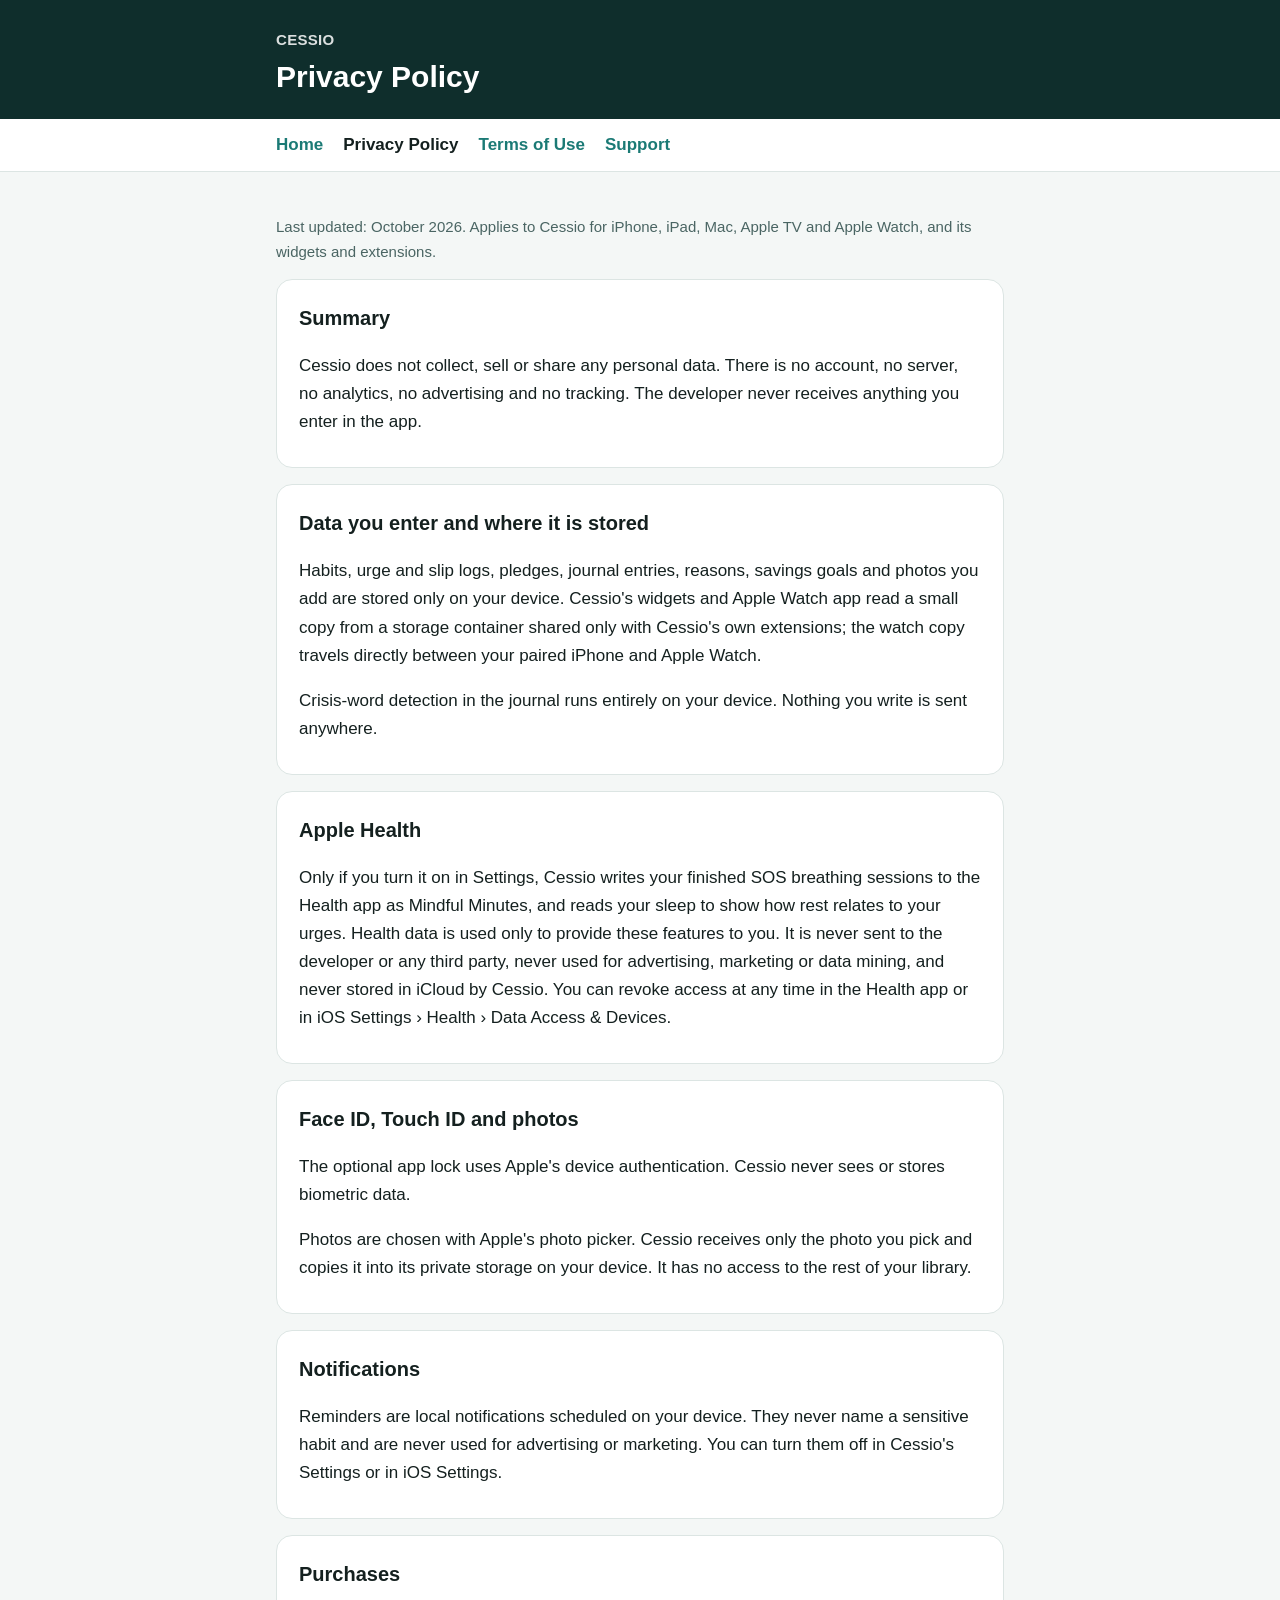
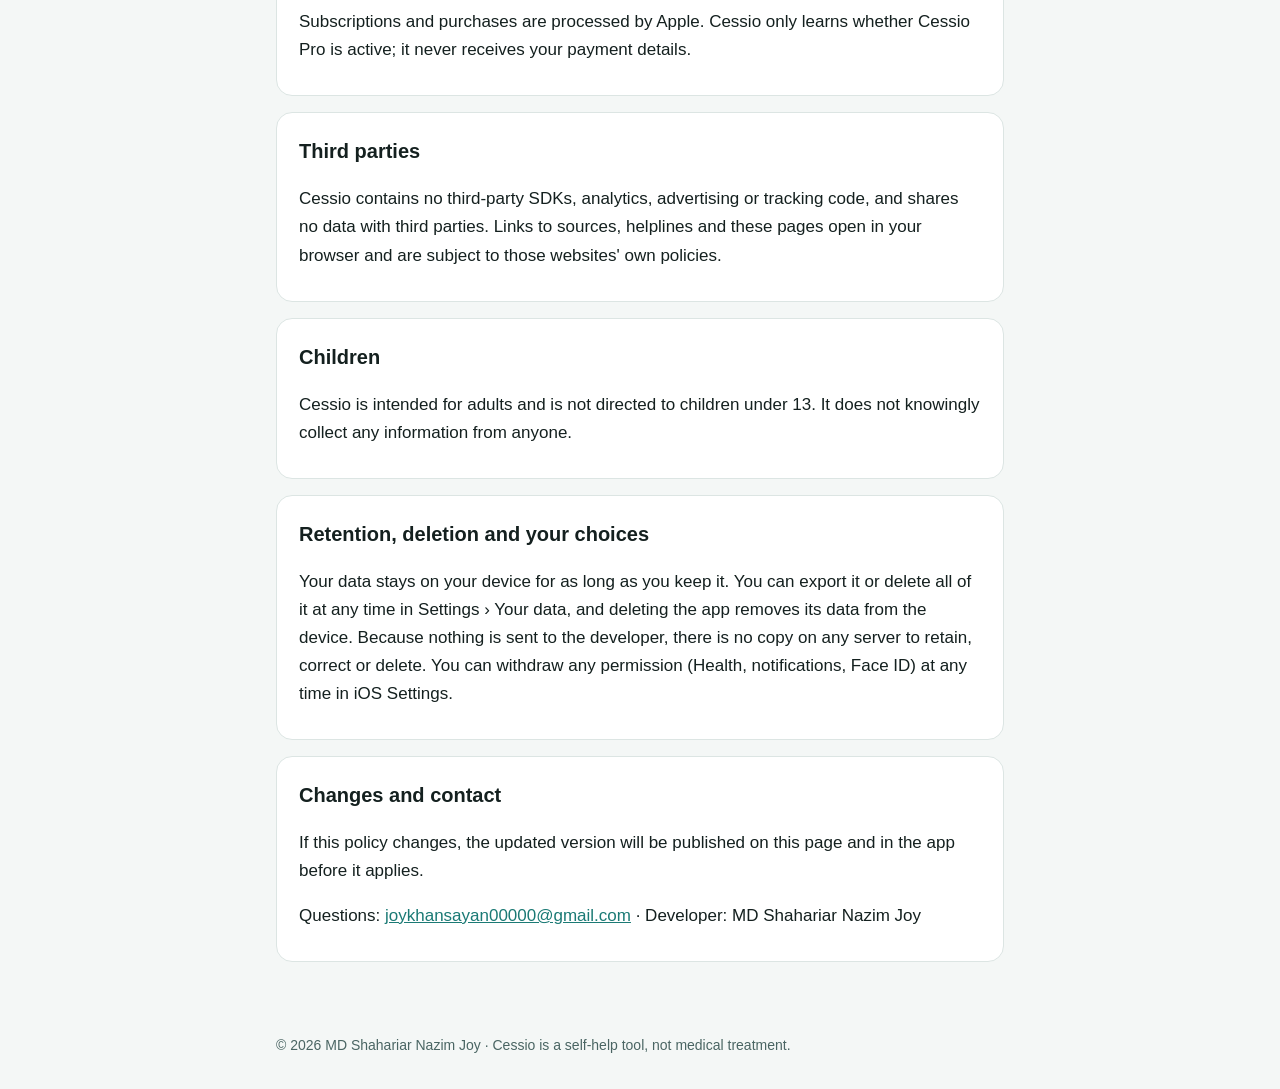
==== privacy.html @ 5b6c5786 "Cessio privacy policy, terms and support pages" ====
<!DOCTYPE html>
<html lang="en">
<head>
<meta charset="utf-8">
<meta name="viewport" content="width=device-width, initial-scale=1">
<title>Cessio — Privacy Policy</title>
<meta name="description" content="Cessio: a private app for quitting or cutting back on habits.">
<link rel="stylesheet" href="style.css">
</head>
<body>
<header><div class="inner"><div class="brand">CESSIO</div><h1>Privacy Policy</h1></div></header>
<nav aria-label="Pages"><ul>
  <li><a href="index.html">Home</a></li>
  <li><a href="privacy.html" aria-current="page">Privacy Policy</a></li>
  <li><a href="terms.html">Terms of Use</a></li>
  <li><a href="support.html">Support</a></li>
</ul></nav>
<main>
<p class="meta">Last updated: October 2026. Applies to Cessio for iPhone, iPad, Mac, Apple TV and Apple Watch, and its widgets and extensions.</p>
<section>
<h2>Summary</h2>
<p>Cessio does not collect, sell or share any personal data. There is no account, no server, no analytics, no advertising and no tracking. The developer never receives anything you enter in the app.</p>
</section>
<section>
<h2>Data you enter and where it is stored</h2>
<p>Habits, urge and slip logs, pledges, journal entries, reasons, savings goals and photos you add are stored only on your device. Cessio's widgets and Apple Watch app read a small copy from a storage container shared only with Cessio's own extensions; the watch copy travels directly between your paired iPhone and Apple Watch.</p>
<p>Crisis-word detection in the journal runs entirely on your device. Nothing you write is sent anywhere.</p>
</section>
<section>
<h2>Apple Health</h2>
<p>Only if you turn it on in Settings, Cessio writes your finished SOS breathing sessions to the Health app as Mindful Minutes, and reads your sleep to show how rest relates to your urges. Health data is used only to provide these features to you. It is never sent to the developer or any third party, never used for advertising, marketing or data mining, and never stored in iCloud by Cessio. You can revoke access at any time in the Health app or in iOS Settings › Health › Data Access &amp; Devices.</p>
</section>
<section>
<h2>Face ID, Touch ID and photos</h2>
<p>The optional app lock uses Apple's device authentication. Cessio never sees or stores biometric data.</p>
<p>Photos are chosen with Apple's photo picker. Cessio receives only the photo you pick and copies it into its private storage on your device. It has no access to the rest of your library.</p>
</section>
<section>
<h2>Notifications</h2>
<p>Reminders are local notifications scheduled on your device. They never name a sensitive habit and are never used for advertising or marketing. You can turn them off in Cessio's Settings or in iOS Settings.</p>
</section>
<section>
<h2>Purchases</h2>
<p>Subscriptions and purchases are processed by Apple. Cessio only learns whether Cessio Pro is active; it never receives your payment details.</p>
</section>
<section>
<h2>Third parties</h2>
<p>Cessio contains no third-party SDKs, analytics, advertising or tracking code, and shares no data with third parties. Links to sources, helplines and these pages open in your browser and are subject to those websites' own policies.</p>
</section>
<section>
<h2>Children</h2>
<p>Cessio is intended for adults and is not directed to children under 13. It does not knowingly collect any information from anyone.</p>
</section>
<section>
<h2>Retention, deletion and your choices</h2>
<p>Your data stays on your device for as long as you keep it. You can export it or delete all of it at any time in Settings › Your data, and deleting the app removes its data from the device. Because nothing is sent to the developer, there is no copy on any server to retain, correct or delete. You can withdraw any permission (Health, notifications, Face ID) at any time in iOS Settings.</p>
</section>
<section>
<h2>Changes and contact</h2>
<p>If this policy changes, the updated version will be published on this page and in the app before it applies.</p>
<p>Questions: <a href="mailto:joykhansayan00000@gmail.com">joykhansayan00000@gmail.com</a> · Developer: MD Shahariar Nazim Joy</p>
</section>
</main>
<footer><div class="inner">© 2026 MD Shahariar Nazim Joy · Cessio is a self-help tool, not medical treatment.</div></footer>
</body>
</html>
---- style.css ----
:root {
  --teal: #1B7A75; --deep: #0F2E2C; --ink: #14201F; --muted: #4A6563;
  --bg: #F4F7F6; --card: #FFFFFF; --line: #DCE5E3;
}
@media (prefers-color-scheme: dark) {
  :root { --teal: #4FB8B0; --deep: #0B1F1E; --ink: #E8F1EF; --muted: #9FBAB7; --bg: #101716; --card: #17201F; --line: #26332F; }
}
* { box-sizing: border-box; }
body { margin: 0; font-family: -apple-system, BlinkMacSystemFont, "Segoe UI", Roboto, sans-serif;
  background: var(--bg); color: var(--ink); line-height: 1.65; font-size: 17px; }
header { background: var(--deep); color: #fff; }
header .inner, nav ul, main, footer .inner { max-width: 760px; margin: 0 auto; padding-left: 16px; padding-right: 16px; }
header .inner { padding-top: 28px; padding-bottom: 24px; }
header .brand { font-weight: 700; letter-spacing: .02em; opacity: .85; font-size: 15px; }
header h1 { margin: 6px 0 0; font-size: 30px; line-height: 1.2; }
nav { background: var(--card); border-bottom: 1px solid var(--line); }
nav ul { list-style: none; display: flex; flex-wrap: wrap; gap: 4px 20px; padding-top: 12px; padding-bottom: 12px; margin: 0 auto; }
nav a { color: var(--teal); text-decoration: none; font-weight: 600; }
nav a[aria-current="page"] { color: var(--ink); }
main { padding-top: 28px; padding-bottom: 48px; }
section { background: var(--card); border: 1px solid var(--line); border-radius: 16px; padding: 4px 22px 14px; margin-bottom: 16px; }
h2 { font-size: 20px; margin: 18px 0 6px; }
p, li { color: var(--ink); }
.meta, .note { color: var(--muted); font-size: 15px; }
a { color: var(--teal); }
footer { color: var(--muted); font-size: 14px; }
footer .inner { padding-top: 8px; padding-bottom: 32px; }
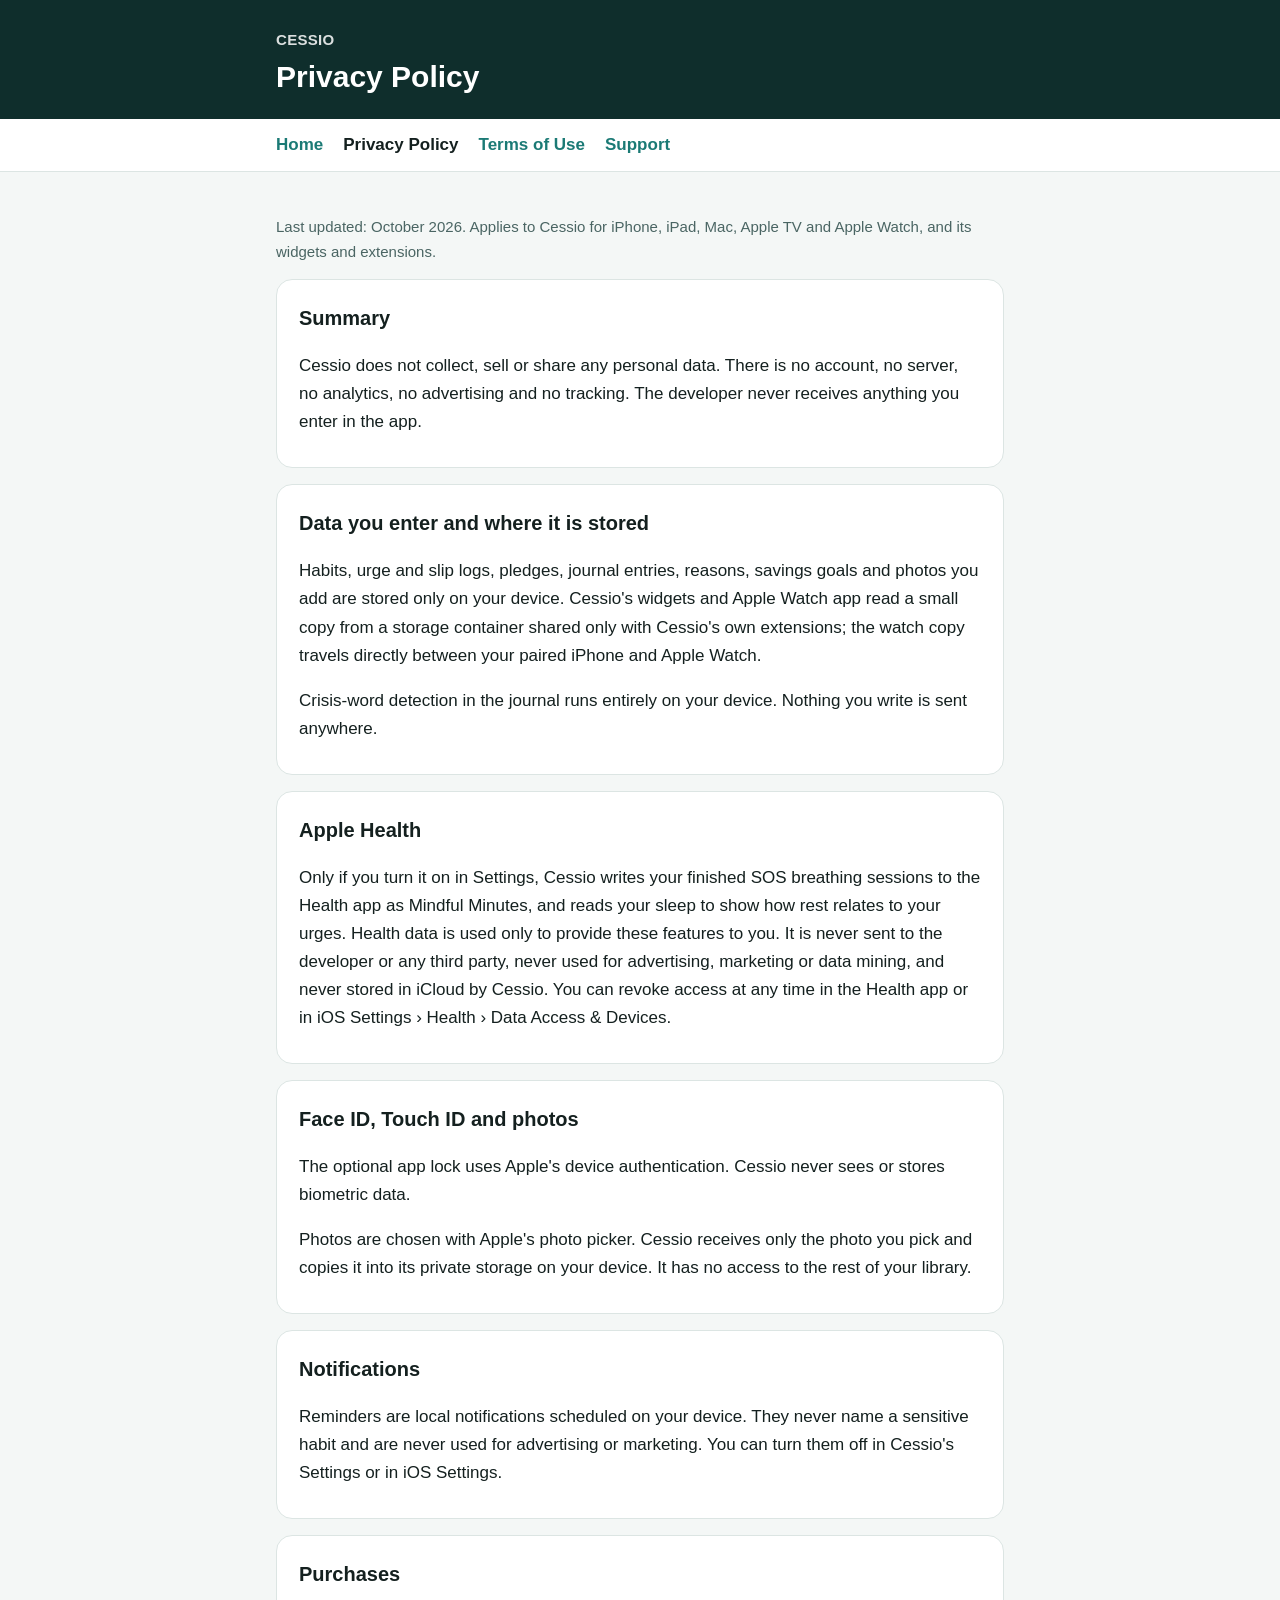
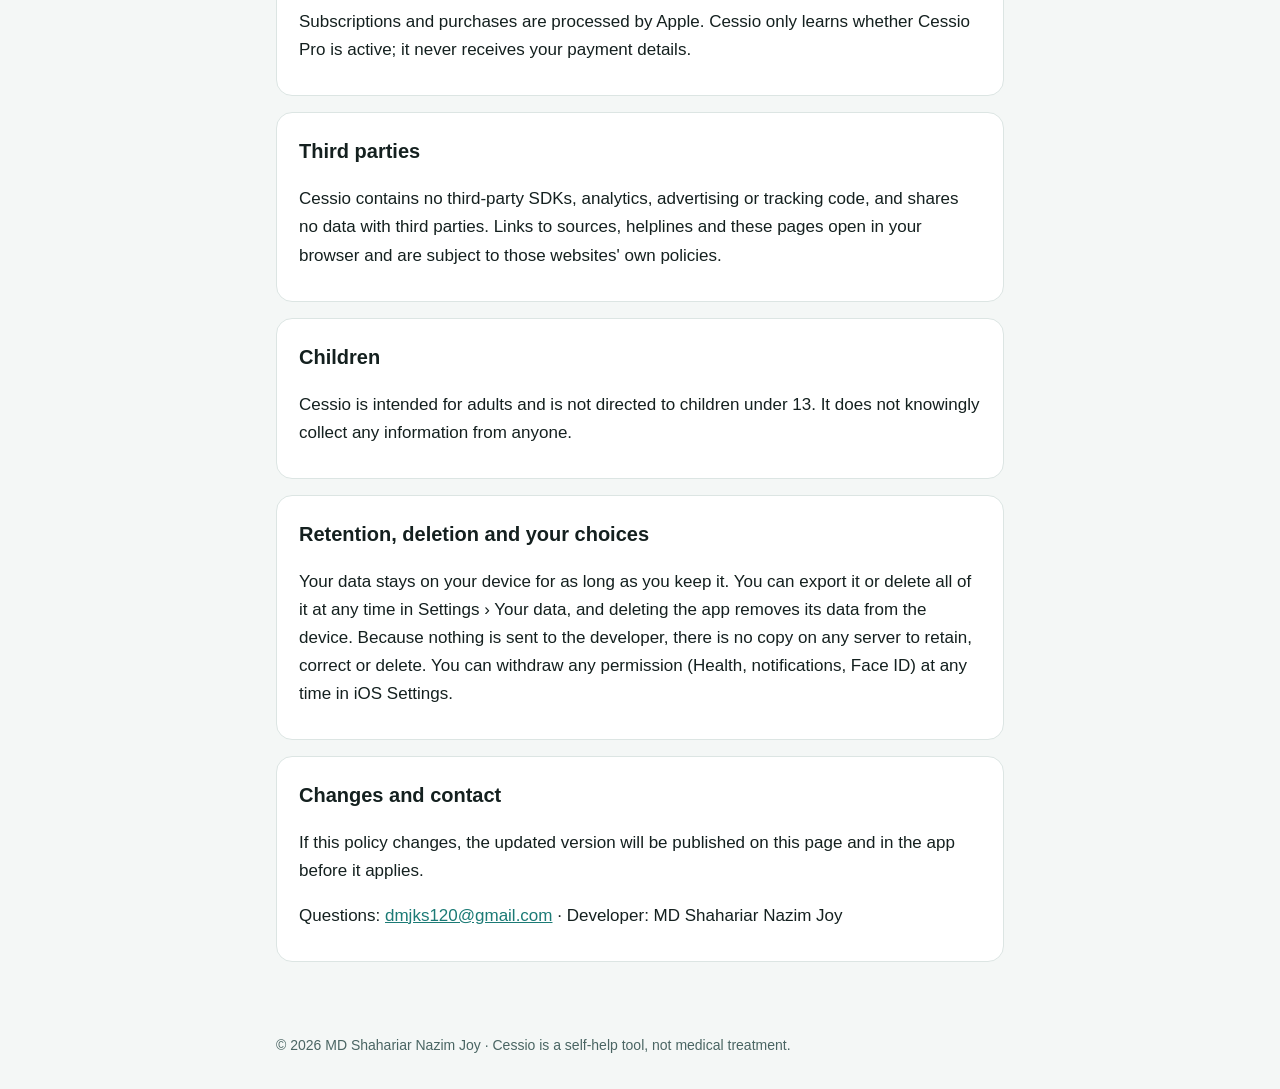
==== commit b10a5685: "Use dmjks120@gmail.com as the support address" ====
--- a/privacy.html
+++ b/privacy.html
@@ -58,7 +58,7 @@
 <section>
 <h2>Changes and contact</h2>
 <p>If this policy changes, the updated version will be published on this page and in the app before it applies.</p>
-<p>Questions: <a href="mailto:joykhansayan00000@gmail.com">joykhansayan00000@gmail.com</a> · Developer: MD Shahariar Nazim Joy</p>
+<p>Questions: <a href="mailto:dmjks120@gmail.com">dmjks120@gmail.com</a> · Developer: MD Shahariar Nazim Joy</p>
 </section>
 </main>
 <footer><div class="inner">© 2026 MD Shahariar Nazim Joy · Cessio is a self-help tool, not medical treatment.</div></footer>
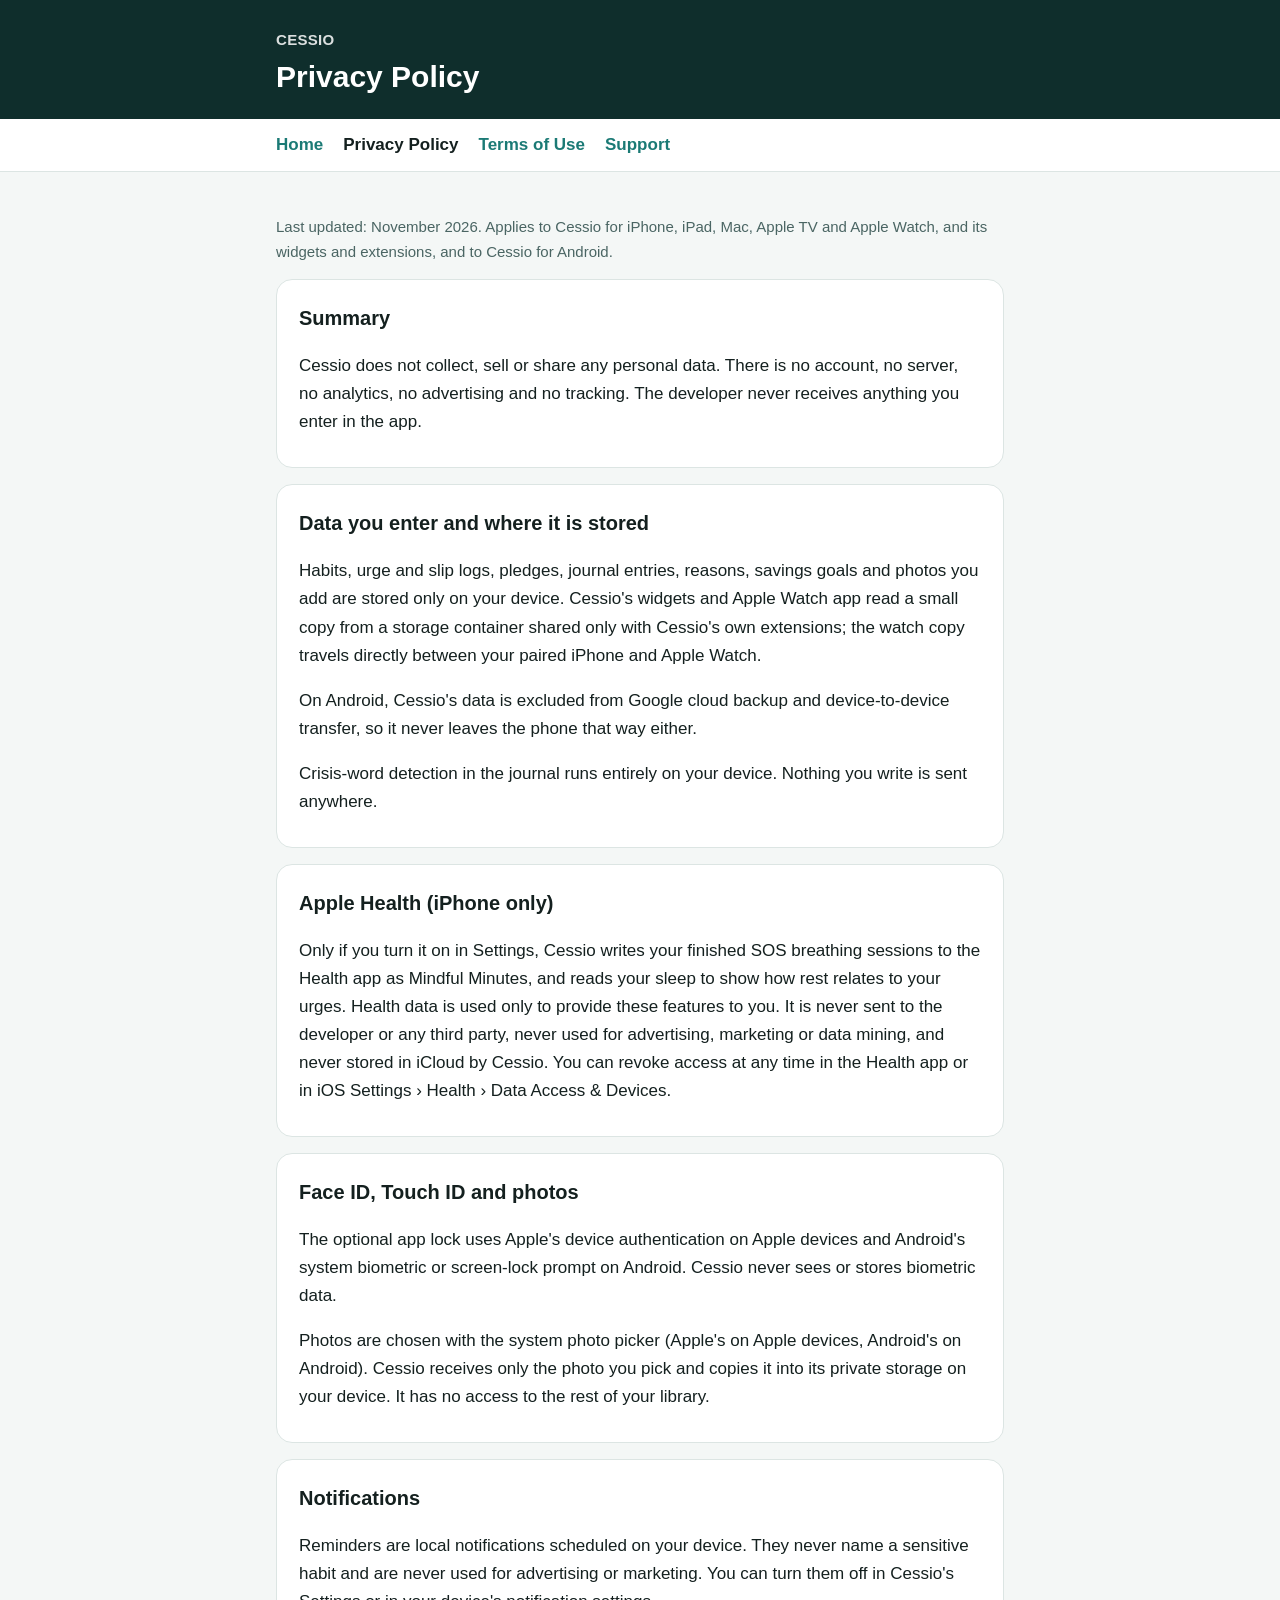
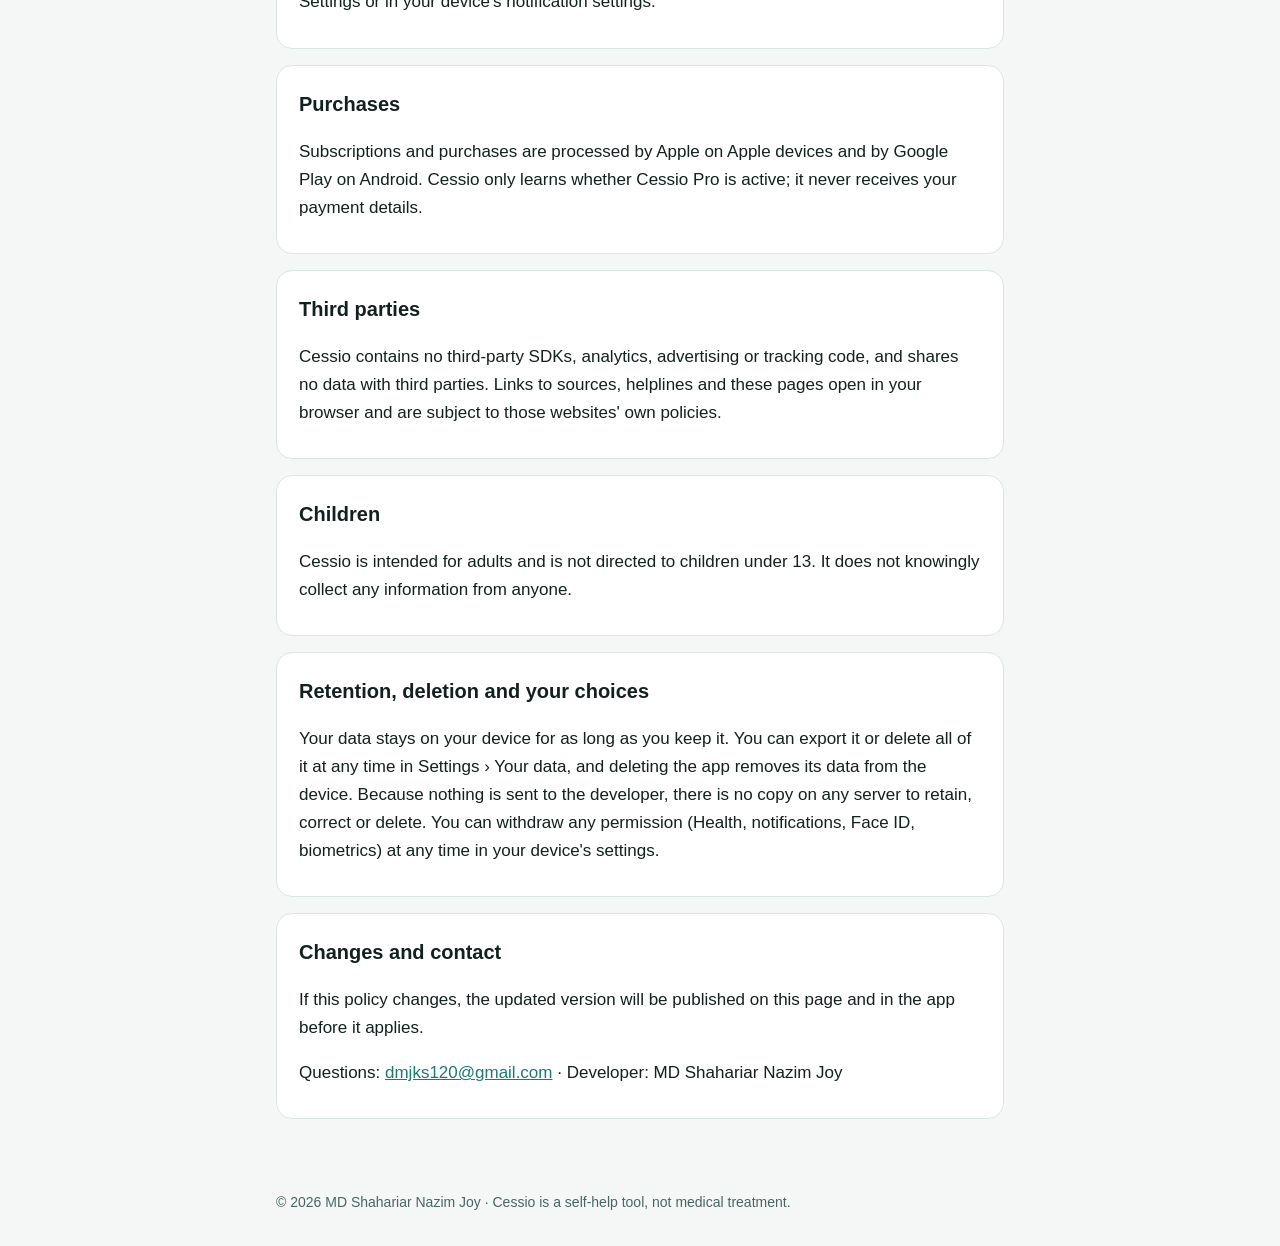
==== commit d39cec6d: "Cover Cessio for Android and Google Play billing Co-Authored-By: Claude Opus 5.5 <noreply@anthropic." ====
--- a/privacy.html
+++ b/privacy.html
@@ -16,7 +16,7 @@
   <li><a href="support.html">Support</a></li>
 </ul></nav>
 <main>
-<p class="meta">Last updated: October 2026. Applies to Cessio for iPhone, iPad, Mac, Apple TV and Apple Watch, and its widgets and extensions.</p>
+<p class="meta">Last updated: November 2026. Applies to Cessio for iPhone, iPad, Mac, Apple TV and Apple Watch, and its widgets and extensions, and to Cessio for Android.</p>
 <section>
 <h2>Summary</h2>
 <p>Cessio does not collect, sell or share any personal data. There is no account, no server, no analytics, no advertising and no tracking. The developer never receives anything you enter in the app.</p>
@@ -24,24 +24,25 @@
 <section>
 <h2>Data you enter and where it is stored</h2>
 <p>Habits, urge and slip logs, pledges, journal entries, reasons, savings goals and photos you add are stored only on your device. Cessio's widgets and Apple Watch app read a small copy from a storage container shared only with Cessio's own extensions; the watch copy travels directly between your paired iPhone and Apple Watch.</p>
+<p>On Android, Cessio's data is excluded from Google cloud backup and device-to-device transfer, so it never leaves the phone that way either.</p>
 <p>Crisis-word detection in the journal runs entirely on your device. Nothing you write is sent anywhere.</p>
 </section>
 <section>
-<h2>Apple Health</h2>
+<h2>Apple Health (iPhone only)</h2>
 <p>Only if you turn it on in Settings, Cessio writes your finished SOS breathing sessions to the Health app as Mindful Minutes, and reads your sleep to show how rest relates to your urges. Health data is used only to provide these features to you. It is never sent to the developer or any third party, never used for advertising, marketing or data mining, and never stored in iCloud by Cessio. You can revoke access at any time in the Health app or in iOS Settings › Health › Data Access &amp; Devices.</p>
 </section>
 <section>
 <h2>Face ID, Touch ID and photos</h2>
-<p>The optional app lock uses Apple's device authentication. Cessio never sees or stores biometric data.</p>
-<p>Photos are chosen with Apple's photo picker. Cessio receives only the photo you pick and copies it into its private storage on your device. It has no access to the rest of your library.</p>
+<p>The optional app lock uses Apple's device authentication on Apple devices and Android's system biometric or screen-lock prompt on Android. Cessio never sees or stores biometric data.</p>
+<p>Photos are chosen with the system photo picker (Apple's on Apple devices, Android's on Android). Cessio receives only the photo you pick and copies it into its private storage on your device. It has no access to the rest of your library.</p>
 </section>
 <section>
 <h2>Notifications</h2>
-<p>Reminders are local notifications scheduled on your device. They never name a sensitive habit and are never used for advertising or marketing. You can turn them off in Cessio's Settings or in iOS Settings.</p>
+<p>Reminders are local notifications scheduled on your device. They never name a sensitive habit and are never used for advertising or marketing. You can turn them off in Cessio's Settings or in your device's notification settings.</p>
 </section>
 <section>
 <h2>Purchases</h2>
-<p>Subscriptions and purchases are processed by Apple. Cessio only learns whether Cessio Pro is active; it never receives your payment details.</p>
+<p>Subscriptions and purchases are processed by Apple on Apple devices and by Google Play on Android. Cessio only learns whether Cessio Pro is active; it never receives your payment details.</p>
 </section>
 <section>
 <h2>Third parties</h2>
@@ -53,7 +54,7 @@
 </section>
 <section>
 <h2>Retention, deletion and your choices</h2>
-<p>Your data stays on your device for as long as you keep it. You can export it or delete all of it at any time in Settings › Your data, and deleting the app removes its data from the device. Because nothing is sent to the developer, there is no copy on any server to retain, correct or delete. You can withdraw any permission (Health, notifications, Face ID) at any time in iOS Settings.</p>
+<p>Your data stays on your device for as long as you keep it. You can export it or delete all of it at any time in Settings › Your data, and deleting the app removes its data from the device. Because nothing is sent to the developer, there is no copy on any server to retain, correct or delete. You can withdraw any permission (Health, notifications, Face ID, biometrics) at any time in your device's settings.</p>
 </section>
 <section>
 <h2>Changes and contact</h2>
